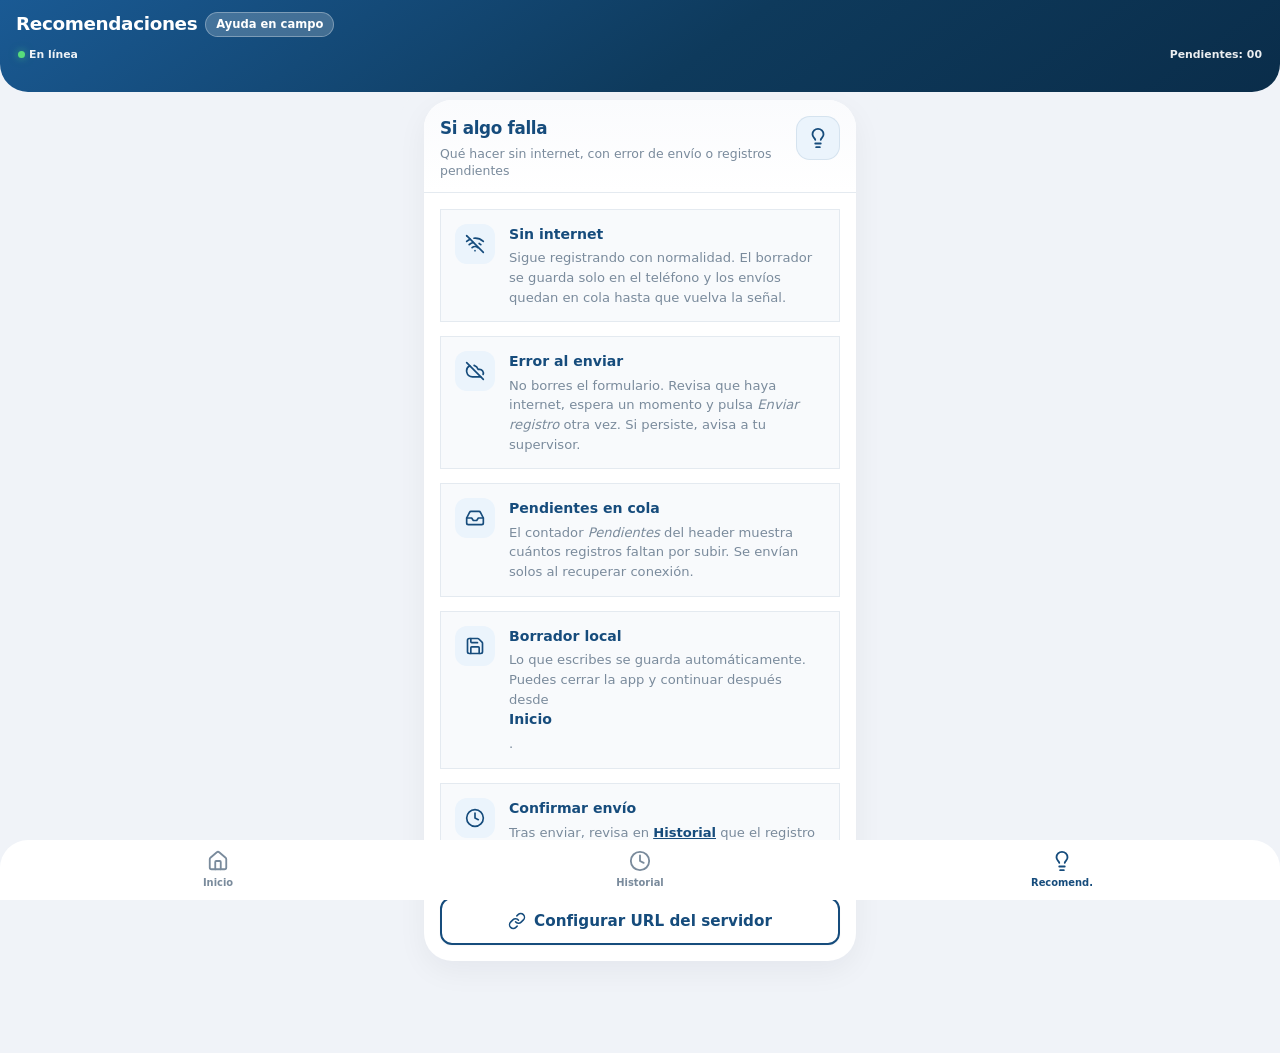
==== recomendaciones.html @ ab6da9db "first commit" ====
<!DOCTYPE html>
<html lang="es-CL">
<head>
  <meta charset="UTF-8" />
  <meta name="viewport" content="width=device-width, initial-scale=1, viewport-fit=cover" />
  <meta name="theme-color" content="#164c7c" />
  <title>AGROVISION : I+D — Recomendaciones</title>
  <link rel="icon" href="icono.png" type="image/png" sizes="any" />
  <link rel="shortcut icon" href="icono.png" type="image/png" />
  <link rel="apple-touch-icon" href="icono.png" />
  <link rel="manifest" href="manifest.json" />
  <link rel="stylesheet" href="librerias/sweetalert2.min.css" />
  <link rel="stylesheet" href="styles.css" />
</head>
<body data-page="recomendaciones">
  <header class="app-header">
    <div class="header-top">
      <div class="header-title">
        <h1>Recomendaciones</h1>
        <span class="registro-pill">Ayuda en campo</span>
      </div>
    </div>
    <div class="status-strip">
      <span class="status-strip-item">
        <span class="status-dot" id="recom-online-dot"></span>
        <span id="recom-estado-linea">En línea</span>
      </span>
      <span class="status-strip-item">
        Pendientes: <strong id="pendientes-count">00</strong>
      </span>
    </div>
  </header>

  <main class="app-main main-sheet">
    <section class="section-card">
      <div class="section-header">
        <div class="section-header-text">
          <h2>Si algo falla</h2>
          <p>Qué hacer sin internet, con error de envío o registros pendientes</p>
        </div>
        <div class="section-icon" aria-hidden="true"><i data-lucide="lightbulb"></i></div>
      </div>
      <div class="section-body">
        <ul class="recom-list">
          <li class="recom-item">
            <span class="recom-item-icon" aria-hidden="true"><i data-lucide="wifi-off"></i></span>
            <div class="recom-item-text">
              <strong>Sin internet</strong>
              <p>Sigue registrando con normalidad. El borrador se guarda solo en el teléfono y los envíos quedan en cola hasta que vuelva la señal.</p>
            </div>
          </li>
          <li class="recom-item">
            <span class="recom-item-icon" aria-hidden="true"><i data-lucide="cloud-off"></i></span>
            <div class="recom-item-text">
              <strong>Error al enviar</strong>
              <p>No borres el formulario. Revisa que haya internet, espera un momento y pulsa <em>Enviar registro</em> otra vez. Si persiste, avisa a tu supervisor.</p>
            </div>
          </li>
          <li class="recom-item">
            <span class="recom-item-icon" aria-hidden="true"><i data-lucide="inbox"></i></span>
            <div class="recom-item-text">
              <strong>Pendientes en cola</strong>
              <p>El contador <em>Pendientes</em> del header muestra cuántos registros faltan por subir. Se envían solos al recuperar conexión.</p>
            </div>
          </li>
          <li class="recom-item">
            <span class="recom-item-icon" aria-hidden="true"><i data-lucide="save"></i></span>
            <div class="recom-item-text">
              <strong>Borrador local</strong>
              <p>Lo que escribes se guarda automáticamente. Puedes cerrar la app y continuar después desde <strong>Inicio</strong>.</p>
            </div>
          </li>
          <li class="recom-item">
            <span class="recom-item-icon" aria-hidden="true"><i data-lucide="clock"></i></span>
            <div class="recom-item-text">
              <strong>Confirmar envío</strong>
              <p>Tras enviar, revisa en <a href="historial.html">Historial</a> que el registro aparezca en el servidor.</p>
            </div>
          </li>
        </ul>

        <button type="button" class="btn btn-outline btn-block" id="btn-config-url">
          <i data-lucide="link"></i>
          Configurar URL del servidor
        </button>
      </div>
    </section>
  </main>

  <footer class="app-footer app-footer--nav-only">
    <nav class="bottom-nav" aria-label="Navegación principal">
      <a href="index.html" class="nav-item"><i data-lucide="home"></i><span>Inicio</span></a>
      <a href="historial.html" class="nav-item"><i data-lucide="clock"></i><span>Historial</span></a>
      <a href="recomendaciones.html" class="nav-item active"><i data-lucide="lightbulb"></i><span>Recomend.</span></a>
    </nav>
  </footer>

  <script src="librerias/lucide.min.js"></script>
  <script src="librerias/sweetalert2.all.min.js"></script>
  <script src="script.js"></script>
  <script src="network.js"></script>
  <script>
    (function () {
      const C = window.MuestrasConfig;
      const N = window.MuestrasNetwork;

      function pad2(n) { return String(n).padStart(2, '0'); }

      function actualizarEstado() {
        const online = navigator.onLine;
        const dot = document.getElementById('recom-online-dot');
        const txt = document.getElementById('recom-estado-linea');
        if (dot) dot.classList.toggle('offline', !online);
        if (txt) txt.textContent = online ? 'En línea' : 'Sin conexión';
        const el = document.getElementById('pendientes-count');
        if (el) el.textContent = pad2(N.colaOffline.contar());
      }

      document.getElementById('btn-config-url').addEventListener('click', async function () {
        const { value } = await Swal.fire({
          title: 'URL del servidor',
          text: 'Pega la URL de despliegue de Apps Script (termina en /exec)',
          input: 'url',
          inputValue: C.getApiUrl(),
          showCancelButton: true,
          confirmButtonText: 'Guardar',
          cancelButtonText: 'Cancelar'
        });
        if (value) {
          C.setApiUrl(value);
          Swal.fire({ icon: 'success', title: 'Guardado', timer: 1400, showConfirmButton: false });
        }
      });

      window.addEventListener('online', actualizarEstado);
      window.addEventListener('offline', actualizarEstado);

      if (window.lucide) lucide.createIcons();
      actualizarEstado();
      if ('serviceWorker' in navigator) navigator.serviceWorker.register('service-worker.js').catch(function () {});
    })();
  </script>
</body>
</html>
---- styles.css ----
/* Muestras Web — Design system (mobile-first) */
:root {
  --primary: rgb(22, 76, 124);
  --primary-rgb: 22, 76, 124;
  --primary-dark: rgb(10, 48, 82);
  --primary-mid: rgb(30, 95, 150);
  --primary-light: rgb(235, 244, 252);
  --primary-glow: rgba(22, 76, 124, 0.18);
  --accent: rgb(0, 168, 150);
  --accent-soft: rgba(0, 168, 150, 0.12);
  --bg: #f0f3f8;
  --bg-pattern: none;
  --gradient-hero: linear-gradient(145deg, #1a5a94 0%, #0e3a5c 55%, #0a2d4a 100%);
  --card: #ffffff;
  --text: #0f1c2e;
  --text-secondary: #3d4f63;
  --text-muted: #7a8b9c;
  --border: #e4eaf0;
  --border-focus: rgba(22, 76, 124, 0.45);
  --danger: #dc3545;
  --danger-soft: #fef2f2;
  --success: #198754;
  --shadow-xs: 0 1px 2px rgba(15, 28, 46, 0.04);
  --shadow-sm: 0 2px 8px rgba(15, 28, 46, 0.06);
  --shadow-md: 0 8px 24px rgba(15, 28, 46, 0.08);
  --shadow-lg: 0 16px 40px rgba(22, 76, 124, 0.12);
  --shadow-header: 0 8px 32px rgba(10, 48, 82, 0.35);
  --radius: 16px;
  --radius-lg: 20px;
  --radius-sm: 12px;
  --radius-xs: 8px;
  --nav-h: 52px;
  --dock-h: 66px;
  --footer-h: calc(var(--dock-h) + var(--nav-h) + var(--safe-bottom));
  --radius-xl: 28px;
  --safe-top: env(safe-area-inset-top, 0px);
  --safe-bottom: env(safe-area-inset-bottom, 0px);
  --safe-left: env(safe-area-inset-left, 0px);
  --safe-right: env(safe-area-inset-right, 0px);
  --touch: 48px;
  --font: 'Segoe UI', system-ui, -apple-system, BlinkMacSystemFont, 'Roboto', sans-serif;
  --transition: 0.2s cubic-bezier(0.4, 0, 0.2, 1);
}

*,
*::before,
*::after {
  box-sizing: border-box;
}

html {
  -webkit-tap-highlight-color: transparent;
  scroll-behavior: smooth;
  font-size: 16px;
  overflow-x: hidden;
  width: 100%;
}

body {
  margin: 0;
  font-family: var(--font);
  background: var(--bg);
  color: var(--text);
  min-height: 100dvh;
  line-height: 1.45;
  -webkit-font-smoothing: antialiased;
  padding-bottom: var(--footer-h);
  overflow-x: hidden;
  width: 100%;
  max-width: 100vw;
}

body[data-page="historial"],
body[data-page="recomendaciones"] {
  padding-bottom: calc(var(--nav-h) + var(--safe-bottom) + 12px);
}

/* ─── Header premium ─── */
.app-header {
  position: sticky;
  top: 0;
  z-index: 100;
  width: 100%;
  padding: calc(12px + var(--safe-top)) max(16px, var(--safe-left)) max(20px, var(--safe-bottom)) max(16px, var(--safe-right));
  background: var(--gradient-hero);
  color: #fff;
  border-radius: 0 0 var(--radius-xl) var(--radius-xl);
  overflow: visible;
  box-shadow: none;
}

.header-top {
  position: relative;
  z-index: 30;
  display: flex;
  align-items: center;
  justify-content: space-between;
  gap: 8px;
  margin-bottom: 10px;
}

.header-title {
  display: flex;
  flex-direction: row;
  flex-wrap: wrap;
  align-items: center;
  gap: 8px;
  min-width: 0;
  flex: 1;
}

.header-title h1 {
  margin: 0;
  font-size: 1.15rem;
  font-weight: 800;
  letter-spacing: -0.02em;
  line-height: 1.1;
}

.registro-pill {
  display: inline-flex;
  align-items: center;
  background: rgba(255, 255, 255, 0.2);
  border: 1px solid rgba(255, 255, 255, 0.3);
  border-radius: 999px;
  padding: 3px 10px;
  font-size: 0.72rem;
  font-weight: 700;
}

.header-actions {
  display: flex;
  align-items: center;
  flex-shrink: 0;
  padding: 3px;
  gap: 3px;
  background: rgba(0, 0, 0, 0.12);
  border-radius: 12px;
  border: 1px solid rgba(255, 255, 255, 0.12);
}

.header-date-chip {
  display: flex;
  flex-direction: column;
  align-items: center;
  justify-content: center;
  min-width: 34px;
  padding: 3px 5px;
  background: rgba(255, 255, 255, 0.95);
  border-radius: 9px;
  color: var(--primary);
  line-height: 1;
  box-shadow: none;
}

.header-date-day {
  font-size: 0.82rem;
  font-weight: 800;
}

.header-date-meta {
  font-size: 0.42rem;
  font-weight: 700;
  text-transform: uppercase;
  letter-spacing: 0.02em;
  margin-top: 1px;
}

.header-icon-btn,
.wifi-icon {
  width: 32px;
  height: 32px;
  border-radius: 9px;
  flex-shrink: 0;
}

.header-icon-btn {
  border: none;
  background: rgba(255, 255, 255, 0.14);
  color: #fff;
  display: flex;
  align-items: center;
  justify-content: center;
  cursor: pointer;
  padding: 0;
}

.header-icon-btn svg,
.wifi-icon svg {
  width: 16px;
  height: 16px;
}

.wifi-icon {
  background: rgba(255, 255, 255, 0.1);
  display: flex;
  align-items: center;
  justify-content: center;
  border: none;
  cursor: default;
}

.status-strip {
  position: relative;
  z-index: 20;
  display: flex;
  justify-content: space-between;
  align-items: center;
  gap: 8px;
  padding: 0 2px 10px;
  font-size: 0.68rem;
  font-weight: 600;
  opacity: 0.92;
}

.status-strip-item {
  display: inline-flex;
  align-items: center;
  gap: 4px;
}

.status-strip-item strong {
  font-weight: 800;
}

.status-dot {
  width: 7px;
  height: 7px;
  border-radius: 50%;
  background: #5ee87a;
  box-shadow: 0 0 8px rgba(94, 232, 122, 0.6);
  flex-shrink: 0;
}

.status-dot.offline {
  background: #ffb74d;
  box-shadow: 0 0 8px rgba(255, 183, 77, 0.5);
}

/* Acordeón contexto (header) — abre / cierra */
.context-accordion {
  position: relative;
  z-index: 3;
  margin: 0;
  width: 100%;
  background: var(--card);
  border-radius: var(--radius-xl);
  border: 1px solid var(--border);
  box-shadow: 0 8px 24px rgba(10, 45, 74, 0.12);
  overflow: hidden;
}

.context-accordion-trigger {
  width: 100%;
  display: flex;
  align-items: center;
  justify-content: space-between;
  gap: 12px;
  padding: 16px 18px;
  border: none;
  background: transparent;
  cursor: pointer;
  text-align: left;
  font-family: inherit;
  -webkit-tap-highlight-color: transparent;
}

.context-accordion-trigger:active {
  background: rgba(var(--primary-rgb), 0.04);
}

.context-accordion-trigger-text {
  flex: 1;
  min-width: 0;
  display: flex;
  flex-direction: column;
  gap: 4px;
}

.context-accordion-title {
  font-size: 0.82rem;
  font-weight: 800;
  color: var(--text);
  letter-spacing: -0.02em;
}

.context-accordion:not(.is-open) .context-accordion-title {
  display: none;
}

.context-accordion-preview {
  font-size: 0.75rem;
  font-weight: 600;
  color: var(--text-muted);
  white-space: nowrap;
  overflow: hidden;
  text-overflow: ellipsis;
}

.context-accordion.is-open .context-accordion-preview {
  display: none;
}

.context-accordion:not(.is-open) .context-accordion-trigger {
  padding: 12px 18px;
}

.context-accordion-chevron {
  width: 32px;
  height: 32px;
  border-radius: 50%;
  border: 2px solid #d0d9e2;
  display: flex;
  align-items: center;
  justify-content: center;
  flex-shrink: 0;
  color: var(--text-muted);
  transition: transform 0.3s ease, background var(--transition), border-color var(--transition);
}

.context-accordion-chevron svg {
  width: 16px;
  height: 16px;
}

.context-accordion.is-open .context-accordion-chevron {
  background: var(--primary);
  border-color: var(--primary);
  color: #fff;
  transform: rotate(180deg);
}

.context-accordion-panel {
  display: grid;
  grid-template-rows: 0fr;
  transition: grid-template-rows 0.35s cubic-bezier(0.4, 0, 0.2, 1);
}

.context-accordion.is-open .context-accordion-panel {
  grid-template-rows: 1fr;
}

.context-accordion-inner {
  overflow: hidden;
  padding: 0 18px 18px;
  min-height: 0;
}

.context-accordion:not(.is-open) .context-accordion-inner {
  padding-bottom: 0;
}

.header-context-label {
  font-size: 0.65rem;
  font-weight: 700;
  color: var(--text-muted);
  text-transform: uppercase;
  letter-spacing: 0.06em;
  line-height: 1.35;
  margin: 0;
}

.context-accordion:not(.is-open) .context-accordion-trigger-text {
  gap: 3px;
}

.context-accordion:not(.is-open) .header-context-label {
  margin-top: 0;
}

.context-accordion.is-open .header-context-label {
  margin-bottom: 2px;
}

.context-stats {
  display: grid;
  grid-template-columns: repeat(3, 1fr);
  gap: 8px;
}

.context-stat {
  display: flex;
  flex-direction: column;
  align-items: center;
  justify-content: center;
  gap: 4px;
  min-height: 68px;
  padding: 10px 8px;
  background: #f4f7fb;
  border: 1px solid var(--border);
  border-radius: 18px;
  text-align: center;
}

.context-stat.has-value {
  background: var(--primary-light);
  border-color: rgba(var(--primary-rgb), 0.15);
}

.context-stat-label {
  font-size: 0.62rem;
  font-weight: 700;
  color: var(--text-muted);
  text-transform: uppercase;
  letter-spacing: 0.04em;
  line-height: 1.2;
}

.context-stat-value {
  font-size: 0.95rem;
  font-weight: 800;
  color: var(--text);
  letter-spacing: -0.02em;
  line-height: 1.1;
}

.context-stat.has-value .context-stat-value {
  color: var(--primary);
}

/* Compatibilidad páginas secundarias (pills legacy) */
.context-pills {
  display: flex;
  gap: 10px;
  overflow-x: auto;
  padding-bottom: 4px;
  -webkit-overflow-scrolling: touch;
  scrollbar-width: none;
}

.context-pills::-webkit-scrollbar {
  display: none;
}

.context-pill {
  flex-shrink: 0;
  background: #f0f4f8;
  color: var(--text-secondary);
  padding: 10px 16px;
  border-radius: 999px;
  font-size: 0.78rem;
  font-weight: 700;
  border: 1px solid var(--border);
}

.context-pill.is-active {
  background: linear-gradient(135deg, var(--primary) 0%, var(--primary-mid) 100%);
  color: #fff;
  border: none;
  box-shadow: 0 6px 16px rgba(var(--primary-rgb), 0.3);
}

/* Compatibilidad páginas secundarias */
.header-context-card {
  position: relative;
  z-index: 2;
  margin: 0 0 -28px;
  background: var(--card);
  border-radius: 24px;
  padding: 16px 18px;
  box-shadow: 0 12px 40px rgba(15, 28, 46, 0.12);
  border: 1px solid var(--border);
}

/* ─── Main layout (bottom sheet estilo ejemplo 3) ─── */
.main-sheet {
  position: relative;
  z-index: 2;
  margin-top: calc(-1 * var(--radius-xl));
  padding-top: calc(12px + var(--radius-xl));
  width: 100%;
  background: var(--bg);
  border-radius: var(--radius-xl) var(--radius-xl) 0 0;
}

.app-main {
  display: flex;
  flex-direction: column;
  gap: 14px;
  padding: 12px 11px 17px;
  width: 100%;
  max-width: 100%;
  margin: 0;
}

@media (min-width: 600px) {
  .app-main {
    padding: 8px 24px 28px;
    max-width: 480px;
    margin: 0 auto;
  }
}

/* ─── Section cards ─── */
.section-card {
  background: var(--card);
  border-radius: var(--radius-xl);
  box-shadow: 0 10px 30px rgba(15, 28, 46, 0.05);
  margin-bottom: 0;
  overflow: hidden;
  border: none;
}

.section-card--flat {
  box-shadow: none;
  background: transparent;
}

.section-header--minimal {
  border-bottom: none;
  background: transparent;
  padding-bottom: 0;
}

.section-body--flush {
  padding-top: 0;
}

.btn-icon-soft {
  width: 44px;
  height: 44px;
  border: none;
  border-radius: 16px;
  background: linear-gradient(135deg, var(--primary) 0%, var(--primary-mid) 100%);
  color: #fff;
  display: flex;
  align-items: center;
  justify-content: center;
  cursor: pointer;
  box-shadow: 0 6px 20px rgba(var(--primary-rgb), 0.35);
}

.btn-icon-soft svg {
  width: 22px;
  height: 22px;
}

.hint-add-variedad {
  text-align: center;
  font-size: 0.75rem;
  color: var(--text-muted);
  margin: 8px 0 0;
}

.section-header {
  padding: 16px 16px 12px;
  display: flex;
  align-items: flex-start;
  justify-content: space-between;
  gap: 12px;
  border-bottom: 1px solid var(--border);
  background: linear-gradient(180deg, #fafbfd 0%, var(--card) 100%);
}

.section-header-text {
  flex: 1;
  min-width: 0;
}

.section-header h2 {
  margin: 0;
  font-size: 1.05rem;
  color: var(--primary);
  font-weight: 800;
  letter-spacing: -0.02em;
}

.section-header p,
.section-subline {
  margin: 4px 0 0;
  font-size: 0.78rem;
  color: var(--text-muted);
  line-height: 1.4;
}

.section-subline {
  white-space: nowrap;
  overflow: hidden;
  text-overflow: ellipsis;
}

.section-icon {
  width: 44px;
  height: 44px;
  border-radius: 14px;
  background: var(--primary-light);
  color: var(--primary);
  display: flex;
  align-items: center;
  justify-content: center;
  flex-shrink: 0;
  border: 1px solid rgba(var(--primary-rgb), 0.1);
}

.section-icon svg {
  width: 22px;
  height: 22px;
}

.section-icon-btn {
  width: 44px;
  height: 44px;
  border-radius: 14px;
  background: var(--primary-light);
  color: var(--primary);
  display: flex;
  align-items: center;
  justify-content: center;
  flex-shrink: 0;
  border: 1px solid rgba(var(--primary-rgb), 0.1);
  cursor: pointer;
  padding: 0;
  font-family: inherit;
  transition: background var(--transition), transform 0.15s ease;
}

.section-icon-btn:active:not(:disabled) {
  transform: scale(0.96);
}

.section-icon-btn:disabled {
  opacity: 0.5;
  pointer-events: none;
}

.section-icon-btn svg {
  width: 20px;
  height: 20px;
}

.section-body {
  padding: 16px;
}

.section-card--sticky-actions {
  display: none;
}

/* ─── Form fields ─── */
.field-grid {
  display: grid;
  grid-template-columns: 1fr 1fr;
  gap: 14px;
}

.field-grid.cols-3 {
  grid-template-columns: 1fr;
}

@media (min-width: 400px) {
  .field-grid.cols-3 {
    grid-template-columns: repeat(3, 1fr);
  }
}

.field {
  display: flex;
  flex-direction: column;
  gap: 6px;
}

.field.full {
  grid-column: 1 / -1;
}

.field label {
  font-size: 0.68rem;
  font-weight: 700;
  color: var(--text-secondary);
  text-transform: uppercase;
  letter-spacing: 0.05em;
}

.field input,
.field select,
.field textarea {
  border: 1.5px solid var(--border);
  border-radius: var(--radius-sm);
  padding: 0 14px;
  min-height: var(--touch);
  font-size: 16px;
  font-family: inherit;
  color: var(--text);
  background: #f8fafc;
  width: 100%;
  max-width: 100%;
  transition: border-color var(--transition), box-shadow var(--transition), background var(--transition);
  -webkit-appearance: none;
  appearance: none;
}

.field input::placeholder {
  color: #a8b4c0;
}

.field input:focus,
.field select:focus,
.field textarea:focus {
  outline: none;
  border-color: var(--primary);
  background: #fff;
  box-shadow: 0 0 0 4px var(--primary-glow);
}

.field input.error {
  border-color: var(--danger);
  background: var(--danger-soft);
  box-shadow: 0 0 0 3px rgba(220, 53, 69, 0.12);
}

.field input[readonly],
.field input.pp-baya-calc {
  background: var(--primary-light);
  color: var(--primary);
  font-weight: 700;
  border-style: dashed;
  border-color: rgba(var(--primary-rgb), 0.25);
  text-align: center;
}

.field--highlight input {
  background: #fff;
  border-color: rgba(var(--primary-rgb), 0.35);
  font-weight: 700;
  font-size: 1.1rem;
}

/* Métricas muestra: 2 cols móvil optimizado */
.metrics-grid {
  display: grid;
  grid-template-columns: 1fr 1fr;
  gap: 12px;
}

.metrics-grid .field.full {
  grid-column: 1 / -1;
}

/* ─── Lista variedades (1 en 1, acordeón) ─── */
.variedades-list {
  display: flex;
  flex-direction: column;
  gap: 10px;
}

.pasos-nube {
  position: relative;
  margin: -6px 0 0;
  padding: 14px 16px 12px;
  background: linear-gradient(160deg, #f0f7ff 0%, #fff 55%);
  border: 1px dashed rgba(var(--primary-rgb), 0.32);
  border-radius: 18px;
  box-shadow: 0 8px 22px rgba(var(--primary-rgb), 0.1);
  transition: opacity 0.24s ease, transform 0.24s ease;
  overflow: hidden;
}

.pasos-nube-titulo {
  margin: 0 0 8px;
  font-size: 0.78rem;
  font-weight: 800;
  color: var(--primary);
  letter-spacing: -0.01em;
}

.pasos-nube-lista {
  margin: 0;
  padding-left: 1.15rem;
  font-size: 0.76rem;
  font-weight: 500;
  color: var(--text-muted);
  line-height: 1.55;
}

.pasos-nube-lista li {
  margin-bottom: 4px;
}

.pasos-nube-lista li:last-child {
  margin-bottom: 0;
}

.pasos-nube-lista strong {
  color: var(--primary-dark);
  font-weight: 700;
}

.pasos-nube.is-hidden {
  display: none;
}

.variedad-wrap {
  background: #fff;
  border-radius: 18px;
  box-shadow: 0 4px 16px rgba(15, 28, 46, 0.07);
  overflow: hidden;
  border: 1px solid var(--border);
}

.variedad-wrap-head {
  display: flex;
  align-items: center;
  gap: 8px;
  padding: 0 12px 0 0;
  background: #fff;
  border-radius: 18px 18px 0 0;
}

.variedad-wrap:not(.is-open) .variedad-wrap-head {
  border-radius: 18px;
}

.variedad-wrap-trigger {
  flex: 1;
  min-width: 0;
  display: flex;
  align-items: center;
  gap: 12px;
  padding: 14px 0 14px 0;
  border: none;
  background: transparent;
  cursor: pointer;
  text-align: left;
  font-family: inherit;
  -webkit-tap-highlight-color: transparent;
}

.variedad-wrap-head:active .variedad-wrap-trigger {
  opacity: 0.92;
}

.variedad-wrap-accent {
  width: 4px;
  align-self: stretch;
  min-height: 44px;
  border-radius: 0 4px 4px 0;
  background: linear-gradient(180deg, var(--primary-mid), var(--primary));
  flex-shrink: 0;
}

.variedad-wrap-text {
  flex: 1;
  min-width: 0;
}

.variedad-wrap-title {
  display: block;
  font-size: 0.92rem;
  font-weight: 800;
  color: var(--text);
  letter-spacing: -0.01em;
}

.variedad-wrap-sub {
  display: block;
  font-size: 0.72rem;
  color: var(--text-muted);
  margin-top: 3px;
  white-space: nowrap;
  overflow: hidden;
  text-overflow: ellipsis;
}

.variedad-wrap-title.is-placeholder,
.variedad-wrap-sub.is-placeholder {
  font-weight: 700;
  letter-spacing: 0.03em;
  text-transform: uppercase;
  color: #b0bcc8;
}

.variedad-wrap-status {
  width: 32px;
  height: 32px;
  border-radius: 50%;
  border: 2px solid #d0d9e2;
  display: flex;
  align-items: center;
  justify-content: center;
  flex-shrink: 0;
  color: var(--text-muted);
  transition: transform 0.3s ease, background var(--transition), border-color var(--transition);
}

.variedad-wrap-delete {
  width: 32px;
  height: 32px;
  flex-shrink: 0;
  border-radius: 50%;
  border: 2px solid rgba(220, 53, 69, 0.22);
  background: var(--danger-soft);
  color: var(--danger);
  display: inline-flex;
  align-items: center;
  justify-content: center;
  cursor: pointer;
  padding: 0;
  transition: transform 0.15s ease, background var(--transition), box-shadow var(--transition);
  box-shadow: 0 2px 8px rgba(220, 53, 69, 0.12);
}

.variedad-wrap-delete svg {
  width: 16px;
  height: 16px;
}

.variedad-wrap-delete:active {
  transform: scale(0.94);
  background: #fde8e8;
}

.variedad-wrap-status svg {
  width: 16px;
  height: 16px;
}

.variedad-wrap.is-open .variedad-wrap-status {
  background: var(--primary);
  border-color: var(--primary);
  color: #fff;
  transform: rotate(180deg);
}

.variedad-wrap-panel {
  display: grid;
  grid-template-rows: 0fr;
  transition: grid-template-rows 0.35s cubic-bezier(0.4, 0, 0.2, 1);
}

.variedad-wrap.is-open .variedad-wrap-panel {
  grid-template-rows: 1fr;
}

.variedad-wrap-panel-inner {
  overflow: hidden;
  min-height: 0;
}

.variedad-tabla-card {
  margin: 0 12px 10px;
  padding: 12px;
  border: 1px solid var(--border);
  border-radius: 16px;
  background: #fff;
}

.variedad-tabla-card .variedad-meta-grid {
  padding: 0 0 12px;
  margin-bottom: 12px;
  background: transparent;
  border-bottom: 1px solid var(--border);
}

.field-select .select-wrap {
  position: relative;
}

.field-select .select-wrap select {
  width: 100%;
  padding: 8px 36px 8px 10px;
  cursor: pointer;
  font-size: 0.76rem;
  min-height: 40px;
}

.field-select .select-wrap select.is-empty {
  font-size: 0.58rem;
  font-weight: 600;
  letter-spacing: 0.03em;
  text-transform: uppercase;
  color: #b0bcc8;
}

.field-select .select-wrap select option {
  color: var(--text);
  font-size: 0.76rem;
  font-weight: 400;
  text-transform: none;
}

.field-select .select-wrap svg {
  position: absolute;
  right: 12px;
  top: 50%;
  transform: translateY(-50%);
  width: 16px;
  height: 16px;
  color: var(--text-muted);
  pointer-events: none;
}

.variedad-tabla-card,
.variedad-wrap-panel-inner,
.variedad-meta-grid {
  overflow: visible;
}

.filas-muestra-list {
  display: flex;
  flex-direction: column;
  gap: 14px;
}

.fila-muestra {
  position: relative;
  display: grid;
  grid-template-columns: 1fr 38px;
  gap: 8px;
  align-items: stretch;
  padding: 12px 10px 10px;
  border: 1px solid var(--border);
  border-radius: 14px;
  background: #fff;
}

.fila-num-badge {
  position: absolute;
  top: 0;
  left: 0;
  transform: translate(-35%, -35%);
  width: 28px;
  height: 28px;
  border-radius: 50%;
  background: linear-gradient(135deg, var(--primary) 0%, var(--primary-mid) 100%);
  border: 2px solid #fff;
  color: #fff;
  font-size: 0.88rem;
  font-weight: 800;
  line-height: 1;
  display: flex;
  align-items: center;
  justify-content: center;
  z-index: 2;
  box-shadow: 0 4px 12px rgba(var(--primary-rgb), 0.35);
  pointer-events: none;
  user-select: none;
}

.fila-muestra-campos {
  min-width: 0;
  display: flex;
  flex-direction: column;
  gap: 8px;
}

.fila-muestra-linea {
  display: grid;
  grid-template-columns: 1fr 1fr 1fr 38px;
  gap: 6px;
  align-items: stretch;
}

.fila-muestra-linea:last-of-type {
  grid-template-columns: 1fr 1fr 38px;
}

.fila-inp {
  width: 100%;
  min-height: 38px;
  padding: 0 8px;
  border: 1px solid var(--border);
  border-radius: 10px;
  background: #fff;
  font-family: inherit;
  font-size: 0.82rem;
  font-weight: 600;
  color: var(--text);
  text-align: center;
}

.fila-inp::placeholder {
  font-size: 0.58rem;
  font-weight: 600;
  letter-spacing: 0.03em;
  text-transform: uppercase;
  color: #b0bcc8;
  opacity: 1;
}

.fila-inp:focus {
  outline: none;
  border-color: var(--primary);
  box-shadow: 0 0 0 3px var(--primary-glow);
}

.fila-inp.pp-baya-calc {
  background: var(--primary-light);
  color: var(--primary);
  border-style: dashed;
  border-color: rgba(var(--primary-rgb), 0.25);
}

.fila-inp--obs {
  text-align: left;
  padding: 0 12px;
}

.fila-btn-icon {
  position: relative;
  width: 38px;
  min-width: 38px;
  height: 38px;
  padding: 0;
  border: none;
  border-radius: 10px;
  background: linear-gradient(135deg, var(--primary) 0%, var(--primary-mid) 100%);
  color: #fff;
  display: inline-flex;
  align-items: center;
  justify-content: center;
  cursor: pointer;
  flex-shrink: 0;
  box-shadow: 0 4px 12px rgba(var(--primary-rgb), 0.25);
}

.fila-btn-icon svg {
  width: 18px;
  height: 18px;
}

.fila-btn-icon:active {
  transform: scale(0.96);
}

.fila-btn-icon.defectos-toggle {
  background: linear-gradient(145deg, #fff8dc 0%, #ffe566 100%);
  color: #a16207;
  border: 1.5px solid rgba(161, 98, 7, 0.28);
  box-shadow: 0 4px 12px rgba(234, 179, 8, 0.28);
}

.fila-btn-icon.defectos-toggle svg {
  width: 19px;
  height: 19px;
  stroke-width: 2.35px;
}

.fila-btn-icon.defectos-toggle:active {
  background: linear-gradient(145deg, #ffe566 0%, #facc15 100%);
}

.fila-btn-badge {
  position: absolute;
  top: -6px;
  right: -6px;
  min-width: 18px;
  height: 18px;
  padding: 0 5px;
  border-radius: 999px;
  background: linear-gradient(145deg, #f05252 0%, #dc3545 100%);
  color: #fff;
  font-size: 0.58rem;
  font-weight: 800;
  font-variant-numeric: tabular-nums;
  letter-spacing: -0.02em;
  line-height: 1;
  display: inline-flex;
  align-items: center;
  justify-content: center;
  border: 2px solid #fff;
  box-shadow: 0 2px 8px rgba(220, 53, 69, 0.38);
  pointer-events: none;
}

.fila-btn-badge--dot {
  min-width: 11px;
  width: 11px;
  height: 11px;
  padding: 0;
  top: -3px;
  right: -3px;
}

.fila-btn-pill {
  border: none;
  border-radius: 10px;
  background: linear-gradient(135deg, var(--primary) 0%, var(--primary-mid) 100%);
  color: #fff;
  font-family: inherit;
  font-size: 0.62rem;
  font-weight: 800;
  text-transform: uppercase;
  letter-spacing: 0.03em;
  padding: 0 10px;
  min-height: 38px;
  cursor: pointer;
  white-space: nowrap;
  box-shadow: 0 4px 12px rgba(var(--primary-rgb), 0.25);
}

.fila-btn-pill--wide {
  width: 100%;
}

.fila-btn-pill:active {
  transform: scale(0.98);
}

.fila-muestra-acc {
  display: flex;
  flex-direction: column;
  align-items: center;
  gap: 6px;
  padding-top: 2px;
}

.fila-acc-label {
  font-size: 0.58rem;
  font-weight: 700;
  color: var(--text-muted);
  text-transform: uppercase;
}

.btn-fila-acc {
  width: 30px;
  height: 30px;
  border-radius: 50%;
  border: 1px solid var(--border);
  background: #fff;
  color: var(--primary);
  display: inline-flex;
  align-items: center;
  justify-content: center;
  cursor: pointer;
  padding: 0;
}

.btn-fila-acc svg {
  width: 14px;
  height: 14px;
}

.btn-fila-add {
  border: none;
  background: linear-gradient(135deg, var(--primary) 0%, var(--primary-mid) 100%);
  color: #fff;
  box-shadow: 0 3px 10px rgba(var(--primary-rgb), 0.32);
}

.btn-fila-add:active {
  transform: scale(0.94);
  box-shadow: 0 2px 6px rgba(var(--primary-rgb), 0.28);
}

.btn-fila-del {
  color: var(--danger);
  border-color: rgba(220, 53, 69, 0.2);
  background: var(--danger-soft);
}

.fila-muestra .defectos-block,
.fila-muestra .obs-block {
  width: 100%;
}

.fila-muestra .defectos-panel,
.fila-muestra .obs-panel {
  display: none;
  padding-top: 8px;
}

.fila-muestra .defectos-block.is-open .defectos-panel,
.fila-muestra .obs-block.is-open .obs-panel {
  display: block;
}

.fila-muestra .defectos-block {
  margin: 0;
  border: none;
  background: transparent;
}

.fila-muestra .obs-block {
  margin: 0;
}

@media (max-width: 380px) {
  .fila-muestra-linea:first-of-type {
    grid-template-columns: 1fr 1fr 38px;
  }

  .fila-muestra-linea:first-of-type .fila-inp:nth-child(3) {
    grid-column: 1 / 3;
  }

  .fila-muestra-linea:first-of-type .fila-btn-icon {
    grid-column: 3;
    grid-row: 1 / 3;
    align-self: center;
  }

  .fila-muestra-linea:last-of-type {
    grid-template-columns: 1fr 1fr 38px;
  }

  .fila-muestra-linea:last-of-type .fila-inp:nth-child(2) {
    grid-column: auto;
  }
}

.btn-quitar-variedad-link {
  display: flex;
  align-items: center;
  justify-content: center;
  gap: 6px;
  width: calc(100% - 24px);
  margin: 0 12px 12px;
  padding: 10px;
  border: none;
  background: var(--danger-soft);
  color: var(--danger);
  border-radius: 12px;
  font-family: inherit;
  font-size: 0.78rem;
  font-weight: 600;
  cursor: pointer;
}

.btn-quitar-variedad-link svg {
  width: 16px;
  height: 16px;
}

.btn-icon {
  background: var(--danger-soft);
  border: none;
  width: 36px;
  height: 36px;
  border-radius: 10px;
  padding: 0;
  cursor: pointer;
  color: var(--danger);
  display: inline-flex;
  align-items: center;
  justify-content: center;
  transition: background var(--transition), transform 0.1s;
}

.btn-icon:active {
  transform: scale(0.92);
}

.btn-icon.danger {
  background: var(--danger-soft);
  color: var(--danger);
}

.btn-icon svg {
  width: 18px;
  height: 18px;
}

.variedad-meta-grid {
  display: grid;
  grid-template-columns: 1fr 1fr;
  gap: 12px;
  padding: 14px;
  background: #f8fafc;
}

/* Defectos en fila compacta */
.fila-muestra .defectos-grid {
  grid-template-columns: repeat(2, 1fr);
  gap: 8px;
}

.fila-muestra .defecto-field label {
  font-size: 0.55rem;
}

.fila-muestra .defecto-field input {
  min-height: 36px;
  font-size: 0.85rem;
}

/* Legacy muestra-row (por si queda referencia) */
.muestra-row {
  background: #fff;
  border: 1px solid var(--border);
  border-radius: 20px;
  padding: 16px;
  margin-bottom: 12px;
  box-shadow: 0 4px 16px rgba(15, 28, 46, 0.06);
}

.muestra-row:last-child {
  margin-bottom: 0;
}

.muestra-row-header {
  display: flex;
  justify-content: space-between;
  align-items: center;
  margin-bottom: 14px;
  padding-bottom: 10px;
  border-bottom: 1px dashed var(--border);
}

.muestra-row-badge {
  display: inline-flex;
  align-items: center;
  gap: 6px;
  font-size: 0.78rem;
  font-weight: 800;
  color: var(--primary);
  text-transform: uppercase;
  letter-spacing: 0.04em;
}

.muestra-row .btn-icon {
  background: var(--danger-soft);
  color: var(--danger);
  width: 40px;
  height: 40px;
  border-radius: 12px;
}

/* Defectos colapsable */
.defectos-block {
  margin-top: 14px;
  border-radius: var(--radius-sm);
  overflow: hidden;
  border: 1px solid var(--border);
  background: #fff;
}

.defectos-toggle {
  width: 100%;
  display: flex;
  align-items: center;
  justify-content: space-between;
  gap: 8px;
  padding: 12px 14px;
  background: var(--primary-light);
  border: none;
  font-family: inherit;
  font-size: 0.78rem;
  font-weight: 700;
  color: var(--primary);
  cursor: pointer;
  text-transform: uppercase;
  letter-spacing: 0.04em;
}

.defectos-toggle svg {
  width: 18px;
  height: 18px;
  transition: transform var(--transition);
}

.defectos-block.is-open .defectos-toggle svg {
  transform: rotate(180deg);
}

.defectos-panel {
  display: none;
  padding: 12px;
  border-top: 1px solid var(--border);
}

.defectos-block.is-open .defectos-panel {
  display: block;
}

.defectos-grid {
  display: grid;
  grid-template-columns: repeat(2, 1fr);
  gap: 10px;
}

@media (min-width: 420px) {
  .defectos-grid {
    grid-template-columns: repeat(4, 1fr);
  }
}

.defecto-field label {
  font-size: 0.58rem;
  line-height: 1.25;
  min-height: 2.4em;
  display: flex;
  align-items: flex-end;
}

.defecto-field input {
  min-height: 42px;
  padding: 0 10px;
  font-size: 0.95rem;
  text-align: center;
}

/* ─── Buttons ─── */
.btn {
  display: inline-flex;
  align-items: center;
  justify-content: center;
  gap: 8px;
  border-radius: var(--radius-sm);
  padding: 0 20px;
  min-height: var(--touch);
  font-size: 0.95rem;
  font-weight: 700;
  font-family: inherit;
  cursor: pointer;
  border: none;
  width: 100%;
  transition: transform 0.1s, box-shadow var(--transition), opacity var(--transition);
}

.btn:active {
  transform: scale(0.98);
}

.btn svg {
  width: 18px;
  height: 18px;
  flex-shrink: 0;
}

.btn-outline {
  background: #fff;
  border: 2px solid var(--primary);
  color: var(--primary);
  box-shadow: var(--shadow-xs);
}

.btn-primary {
  background: linear-gradient(135deg, var(--primary) 0%, var(--primary-dark) 100%);
  color: #fff;
  box-shadow: 0 4px 14px rgba(var(--primary-rgb), 0.35);
}

.btn-ghost {
  background: #fff;
  color: var(--primary);
  border: 1.5px dashed rgba(var(--primary-rgb), 0.4);
}

.btn-sm {
  min-height: 42px;
  padding: 0 16px;
  font-size: 0.85rem;
  width: auto;
}

.btn-text-link {
  display: flex;
  align-items: center;
  justify-content: center;
  gap: 6px;
  width: 100%;
  margin-top: 12px;
  padding: 12px;
  border: none;
  background: var(--primary-light);
  color: var(--primary);
  font-family: inherit;
  font-size: 0.85rem;
  font-weight: 700;
  border-radius: 14px;
  cursor: pointer;
}

.btn-text-link svg {
  width: 16px;
  height: 16px;
}

.btn-text-link:active {
  opacity: 0.85;
}

.actions-row {
  display: flex;
  gap: 10px;
  padding: 4px 0;
}

.actions-row .btn {
  flex: 1;
}

.actions-row .btn-ghost {
  flex: 0 0 auto;
  min-width: 110px;
}

/* ─── FAB menú lateral derecho ─── */
.fab-menu {
  position: fixed;
  right: max(14px, var(--safe-right));
  bottom: calc(var(--footer-h) + 10px);
  z-index: 95;
  display: flex;
  flex-direction: column;
  align-items: flex-end;
  gap: 8px;
  pointer-events: none;
}

.fab-menu > * {
  pointer-events: auto;
}

.fab-menu-actions {
  display: flex;
  flex-direction: column;
  align-items: flex-end;
  gap: 8px;
  max-height: 0;
  opacity: 0;
  overflow: hidden;
  transform: translateY(8px);
  transition:
    max-height 0.35s cubic-bezier(0.4, 0, 0.2,  1),
    opacity 0.25s ease,
    transform 0.3s ease;
}

.fab-menu.is-open .fab-menu-actions {
  max-height: 200px;
  opacity: 1;
  transform: translateY(0);
}

.fab-mini,
.fab,
.fab-options {
  border: none;
  cursor: pointer;
  display: flex;
  align-items: center;
  justify-content: center;
  box-shadow: 0 6px 20px rgba(15, 28, 46, 0.18);
  transition: transform 0.15s ease;
}

.fab-mini:active,
.fab:active,
.fab-options:active {
  transform: scale(0.94);
}

.fab-mini {
  width: 44px;
  height: 44px;
  border-radius: 14px;
  background: linear-gradient(135deg, var(--primary) 0%, var(--primary-mid) 100%);
  color: #fff;
}

.fab-mini svg {
  width: 20px;
  height: 20px;
}

.fab-mini--danger {
  background: linear-gradient(135deg, #e53935 0%, #c62828 100%);
}

.fab {
  width: 48px;
  height: 48px;
  border-radius: 16px;
  background: linear-gradient(145deg, #ffb300 0%, #ff8f00 100%);
  color: #fff;
}

.fab-icon-svg {
  width: 24px;
  height: 24px;
  stroke: currentColor;
  stroke-width: 2.5;
  fill: none;
  stroke-linecap: round;
}

.fab-options {
  width: 52px;
  height: 52px;
  border-radius: 16px;
  background: linear-gradient(145deg, var(--primary-dark) 0%, #061e33 100%);
  color: #fff;
}

.fab-options svg {
  width: 22px;
  height: 22px;
}

/* Anillo fecha */
.fecha-cosecha-hidden {
  position: absolute;
  width: 1px;
  height: 1px;
  padding: 0;
  margin: -1px;
  overflow: hidden;
  clip: rect(0, 0, 0, 0);
  white-space: nowrap;
  border: 0;
}

.fecha-ring-wrap {
  position: relative;
  flex-shrink: 0;
}

.fecha-ring-wrap:hover .fecha-ring-widget,
.fecha-ring-wrap:focus-within .fecha-ring-widget {
  transform: scale(1.08);
  box-shadow: 0 8px 24px rgba(var(--primary-rgb), 0.28);
}

.fecha-ring-wrap:hover .fecha-ring-tooltip,
.fecha-ring-wrap:focus-within .fecha-ring-tooltip {
  opacity: 1;
  visibility: visible;
  transform: translateY(0);
}

.fecha-ring-tooltip {
  position: absolute;
  top: calc(100% + 10px);
  right: 0;
  min-width: 180px;
  max-width: 240px;
  padding: 10px 14px;
  background: linear-gradient(135deg, var(--primary-dark) 0%, var(--primary) 100%);
  color: #fff;
  font-size: 0.72rem;
  font-weight: 600;
  line-height: 1.35;
  text-align: center;
  border-radius: 12px;
  box-shadow: 0 10px 28px rgba(10, 48, 82, 0.35);
  opacity: 0;
  visibility: hidden;
  transform: translateY(-6px);
  transition:
    opacity 0.25s ease,
    transform 0.25s cubic-bezier(0.4, 0, 0.2, 1),
    visibility 0.25s;
  pointer-events: none;
  z-index: 20;
}

.fecha-ring-tooltip::before {
  content: '';
  position: absolute;
  bottom: 100%;
  right: 18px;
  border: 7px solid transparent;
  border-bottom-color: var(--primary-dark);
}

.fecha-ring-widget--section {
  cursor: pointer;
  width: 52px;
  height: 52px;
  transition: transform 0.25s cubic-bezier(0.4, 0, 0.2, 1), box-shadow 0.25s ease;
}

.fecha-ring-widget--section .fecha-ring-day {
  font-size: 0.95rem;
}

.fecha-ring-widget--section .fecha-ring-month {
  font-size: 0.38rem;
}

.fecha-ring-widget--fab {
  cursor: pointer;
}

.fecha-ring-widget {
  width: 56px;
  height: 56px;
  flex-shrink: 0;
  border-radius: 50%;
  padding: 3px;
  background: conic-gradient(
    var(--primary) var(--ring-pct, 30%),
    #e2e8f0 var(--ring-pct, 30%)
  );
  box-shadow: 0 4px 14px rgba(15, 28, 46, 0.1);
}

.fecha-ring-content {
  width: 100%;
  height: 100%;
  border-radius: 50%;
  background: #fff;
  display: flex;
  flex-direction: column;
  align-items: center;
  justify-content: center;
  line-height: 1.05;
}

.fecha-ring-day {
  font-size: 1.05rem;
  font-weight: 800;
  color: var(--text);
}

.fecha-ring-month {
  font-size: 0.42rem;
  font-weight: 700;
  text-transform: uppercase;
  color: var(--text-muted);
  letter-spacing: 0.02em;
}

/* FABs legacy ocultos */
.fab-stack {
  display: none !important;
}

.fab {
  width: 50px;
  height: 50px;
  border-radius: 16px;
  border: none;
  box-shadow: var(--shadow-md);
  display: flex;
  align-items: center;
  justify-content: center;
  cursor: pointer;
  transition: transform 0.15s, box-shadow var(--transition);
}

.fab:active {
  transform: scale(0.94);
}

.fab svg {
  width: 22px;
  height: 22px;
}

.fab-teal {
  background: linear-gradient(145deg, #00b09b, #008f7a);
  color: #fff;
}

.fab-white {
  background: #fff;
  color: var(--primary);
  flex-direction: column;
  width: 54px;
  height: 54px;
  border-radius: 14px;
  border: 1px solid var(--border);
  padding: 6px 4px;
  text-align: center;
  box-shadow: var(--shadow-md);
}

.fab-date-line {
  display: flex;
  flex-direction: column;
  align-items: center;
  justify-content: center;
  line-height: 1.05;
  font-weight: 800;
  letter-spacing: 0.02em;
}

.fab-date-line .fab-d {
  font-size: 1.15rem;
  color: var(--primary);
}

.fab-date-line .fab-m {
  font-size: 0.48rem;
  text-transform: uppercase;
  color: var(--text-secondary);
  margin-top: 2px;
  white-space: nowrap;
}

.fab-primary {
  background: linear-gradient(145deg, var(--primary), var(--primary-dark));
  color: #fff;
  width: 54px;
  height: 54px;
}

/* ─── Footer fijo (dock + nav) ─── */
.app-footer {
  position: fixed;
  left: 0;
  right: 0;
  bottom: 0;
  z-index: 100;
  width: 100%;
  max-width: 100vw;
  background: #fff;
  border-radius: var(--radius-xl) var(--radius-xl) 0 0;
  overflow: hidden;
}

.bottom-dock {
  background: #fff;
  border-radius: 0;
  padding: 10px 16px 8px;
  border-top: none;
  box-shadow: none;
}

.btn-dock {
  min-height: 48px;
  border-radius: 18px;
  font-size: 1rem;
  box-shadow: 0 8px 24px rgba(var(--primary-rgb), 0.35);
}

.btn-dock-link {
  display: block;
  width: 100%;
  margin-top: 8px;
  padding: 8px;
  border: none;
  background: none;
  color: var(--text-muted);
  font-family: inherit;
  font-size: 0.78rem;
  font-weight: 600;
  text-decoration: underline;
  text-underline-offset: 3px;
  cursor: pointer;
}

.btn-dock-link:disabled {
  opacity: 0.4;
  pointer-events: none;
}

.bottom-nav {
  min-height: var(--nav-h);
  padding: 4px 8px calc(4px + var(--safe-bottom));
  background: #fff;
  display: flex;
  gap: 2px;
  border-top: 1px solid #f0f2f5;
}

.app-footer--nav-only .bottom-nav {
  border-top: none;
}

.nav-item {
  flex: 1;
  display: flex;
  flex-direction: column;
  align-items: center;
  justify-content: center;
  gap: 4px;
  text-decoration: none;
  color: var(--text-muted);
  font-size: 0.62rem;
  font-weight: 700;
  padding: 6px 4px;
  border-radius: 14px;
  transition: color var(--transition), background var(--transition);
  position: relative;
}

.nav-item svg {
  width: 22px;
  height: 22px;
  stroke-width: 2px;
}

.nav-item.active {
  color: var(--primary);
  background: transparent;
}

.nav-item.active svg {
  stroke: var(--primary);
}

/* ─── Loader envío (spinner simple) ─── */
.loader-envio {
  position: fixed;
  inset: 0;
  z-index: 500;
  display: flex;
  align-items: center;
  justify-content: center;
  padding: 24px;
  pointer-events: all;
}

.loader-envio[hidden] {
  display: none !important;
}

.loader-envio-backdrop {
  position: absolute;
  inset: 0;
  background: rgba(8, 22, 38, 0.45);
  backdrop-filter: blur(8px);
  -webkit-backdrop-filter: blur(8px);
  animation: loaderFadeIn 0.2s ease;
}

.loader-envio-card {
  position: relative;
  z-index: 1;
  width: min(100%, 280px);
  padding: 28px 24px 24px;
  border-radius: 20px;
  background: #fff;
  box-shadow: 0 20px 50px rgba(15, 28, 46, 0.2);
  text-align: center;
  animation: loaderCardIn 0.28s ease;
}

.loader-envio-spinner {
  width: 44px;
  height: 44px;
  margin: 0 auto 18px;
  border-radius: 50%;
  border: 3px solid rgba(22, 76, 124, 0.12);
  border-top-color: var(--primary);
  animation: loaderSpin 0.75s linear infinite;
}

.loader-envio-title {
  margin: 0 0 6px;
  font-size: 1.05rem;
  font-weight: 800;
  color: var(--text);
  letter-spacing: -0.02em;
}

.loader-envio-sub {
  margin: 0;
  font-size: 0.8rem;
  font-weight: 600;
  color: var(--text-muted);
  line-height: 1.45;
}

.loader-envio-hint {
  margin: 12px 0 0;
  padding-top: 12px;
  border-top: 1px solid rgba(22, 76, 124, 0.1);
  font-size: 0.78rem;
  font-weight: 700;
  color: var(--primary);
  line-height: 1.45;
}

#btn-enviar.is-enviando {
  opacity: 0.65;
  pointer-events: none;
}

@keyframes loaderFadeIn {
  from { opacity: 0; }
  to { opacity: 1; }
}

@keyframes loaderCardIn {
  from {
    opacity: 0;
    transform: scale(0.96) translateY(8px);
  }
  to {
    opacity: 1;
    transform: scale(1) translateY(0);
  }
}

@keyframes loaderSpin {
  to { transform: rotate(360deg); }
}

/* ─── Modal ─── */
.modal-overlay {
  position: fixed;
  inset: 0;
  background: rgba(15, 28, 46, 0.5);
  backdrop-filter: blur(4px);
  z-index: 200;
  display: none;
  align-items: flex-end;
  justify-content: center;
  padding: var(--safe-bottom);
}

.modal-overlay.open {
  display: flex;
}

.modal-sheet {
  background: #fff;
  border-radius: var(--radius-lg) var(--radius-lg) 0 0;
  width: 100%;
  max-width: 480px;
  padding: 24px 20px calc(20px + var(--safe-bottom));
  animation: slideUp 0.3s cubic-bezier(0.32, 0.72, 0, 1);
  box-shadow: var(--shadow-lg);
}

.modal-sheet h3 {
  margin: 0;
  font-size: 1.05rem;
  color: var(--primary);
}

.modal-sheet--form {
  max-height: 90dvh;
  overflow-y: auto;
}

.modal-sheet-header {
  display: flex;
  align-items: flex-start;
  justify-content: space-between;
  gap: 12px;
  margin-bottom: 16px;
}

.modal-close {
  width: 36px;
  height: 36px;
  border: none;
  border-radius: 10px;
  background: var(--primary-light);
  color: var(--primary);
  display: inline-flex;
  align-items: center;
  justify-content: center;
  cursor: pointer;
  flex-shrink: 0;
}

.modal-close svg {
  width: 18px;
  height: 18px;
}

.modal-sheet-body {
  margin-bottom: 16px;
}

.modal-sheet-body textarea {
  width: 100%;
  min-height: 120px;
  padding: 12px 14px;
  border: 1px solid var(--border);
  border-radius: 12px;
  font-family: inherit;
  font-size: 0.92rem;
  resize: vertical;
}

.modal-sheet-body textarea:focus {
  outline: none;
  border-color: var(--primary);
  box-shadow: 0 0 0 4px var(--primary-glow);
}

.modal-defectos-grid {
  display: grid;
  grid-template-columns: repeat(2, 1fr);
  gap: 12px;
}

@media (min-width: 420px) {
  .modal-defectos-grid {
    grid-template-columns: repeat(4, 1fr);
  }
}

.modal-defectos-grid .defecto-field input {
  min-height: 44px;
  text-align: center;
  font-size: 1rem;
  font-weight: 700;
}

.btn-modal-save {
  width: 100%;
}

@keyframes slideUp {
  from {
    transform: translateY(100%);
    opacity: 0.5;
  }
  to {
    transform: translateY(0);
    opacity: 1;
  }
}

.time-picker-row {
  display: flex;
  gap: 12px;
  justify-content: center;
  align-items: center;
  margin: 24px 0;
}

.time-picker-row select {
  font-size: 1.75rem;
  font-weight: 700;
  padding: 12px 16px;
  border-radius: var(--radius-sm);
  border: 2px solid var(--border);
  background: #f8fafc;
  color: var(--primary);
  min-height: var(--touch);
}

/* Historial & misc */
.historial-list {
  list-style: none;
  padding: 0;
  margin: 0;
}

.historial-item {
  padding: 16px;
  border-bottom: 1px solid var(--border);
  transition: background var(--transition);
}

.historial-item-head {
  display: flex;
  align-items: flex-start;
  justify-content: space-between;
  gap: 8px;
  margin-bottom: 6px;
}

.historial-item-head h3 {
  margin: 0;
  flex: 1;
  font-size: 0.95rem;
  color: var(--primary);
  font-weight: 800;
}

.historial-chip {
  font-size: 0.65rem;
  font-weight: 700;
  padding: 3px 8px;
  border-radius: 999px;
  background: var(--primary-light);
  color: var(--primary);
  white-space: nowrap;
  flex-shrink: 0;
}

.historial-item-fecha {
  margin-top: 4px;
}

.historial-item-obs {
  margin-top: 6px;
  font-style: italic;
}

.historial-item:active {
  background: var(--primary-light);
}

.historial-item .meta {
  font-size: 0.78rem;
  color: var(--text-muted);
  line-height: 1.45;
  margin: 0;
}

.empty-state {
  text-align: center;
  padding: 48px 24px;
  color: var(--text-muted);
  font-size: 0.9rem;
  display: flex;
  flex-direction: column;
  align-items: center;
}

.empty-state-icon {
  width: 40px;
  height: 40px;
  color: var(--text-muted);
  margin-bottom: 12px;
  opacity: 0.75;
}

.empty-state-icon--spin {
  animation: historial-spin 0.9s linear infinite;
}

@keyframes historial-spin {
  to { transform: rotate(360deg); }
}

.empty-state-title {
  font-weight: 800;
  color: var(--text);
  margin: 0 0 6px;
  font-size: 0.95rem;
}

.empty-state-text {
  margin: 0;
  line-height: 1.5;
  max-width: 300px;
  font-size: 0.85rem;
}

.empty-state-link {
  display: inline-block;
  margin-top: 14px;
  font-weight: 700;
  color: var(--primary);
  text-decoration: none;
}

.recom-list {
  list-style: none;
  padding: 0;
  margin: 0 0 20px;
  display: flex;
  flex-direction: column;
  gap: 14px;
}

.recom-item {
  display: flex;
  gap: 14px;
  align-items: flex-start;
  padding: 14px;
  background: #f8fafc;
  border-radius: var(--radius-md);
  border: 1px solid var(--border);
}

.recom-item-icon {
  width: 40px;
  height: 40px;
  border-radius: 12px;
  background: var(--primary-light);
  color: var(--primary);
  display: flex;
  align-items: center;
  justify-content: center;
  flex-shrink: 0;
}

.recom-item-icon svg {
  width: 20px;
  height: 20px;
}

.recom-item-text strong {
  display: block;
  font-size: 0.88rem;
  color: var(--primary);
  margin-bottom: 4px;
}

.recom-item-text p {
  margin: 0;
  font-size: 0.82rem;
  color: var(--text-muted);
  line-height: 1.5;
}

.recom-item-text a {
  color: var(--primary);
  font-weight: 700;
}

.btn-block {
  width: 100%;
  display: inline-flex;
  align-items: center;
  justify-content: center;
  gap: 8px;
}

.config-panel {
  padding: 8px 0;
}

.config-panel code {
  background: var(--primary-light);
  padding: 2px 6px;
  border-radius: 4px;
  font-size: 0.85em;
}

.sr-only {
  position: absolute;
  width: 1px;
  height: 1px;
  padding: 0;
  margin: -1px;
  overflow: hidden;
  clip: rect(0, 0, 0, 0);
  border: 0;
}

/* SweetAlert2 mobile tweak */
/* SweetAlert: nunca tapar el header */
.swal2-container.swal2-top,
.swal2-container.swal2-top-start,
.swal2-container.swal2-top-end {
  padding-top: calc(80px + var(--safe-top)) !important;
}

@media (max-width: 480px) {
  .swal2-popup {
    width: calc(100% - 24px) !important;
    margin: 12px !important;
    border-radius: var(--radius-xl) !important;
  }
}

/* Flatpickr mobile */
.flatpickr-calendar {
  border-radius: var(--radius) !important;
  box-shadow: var(--shadow-lg) !important;
}
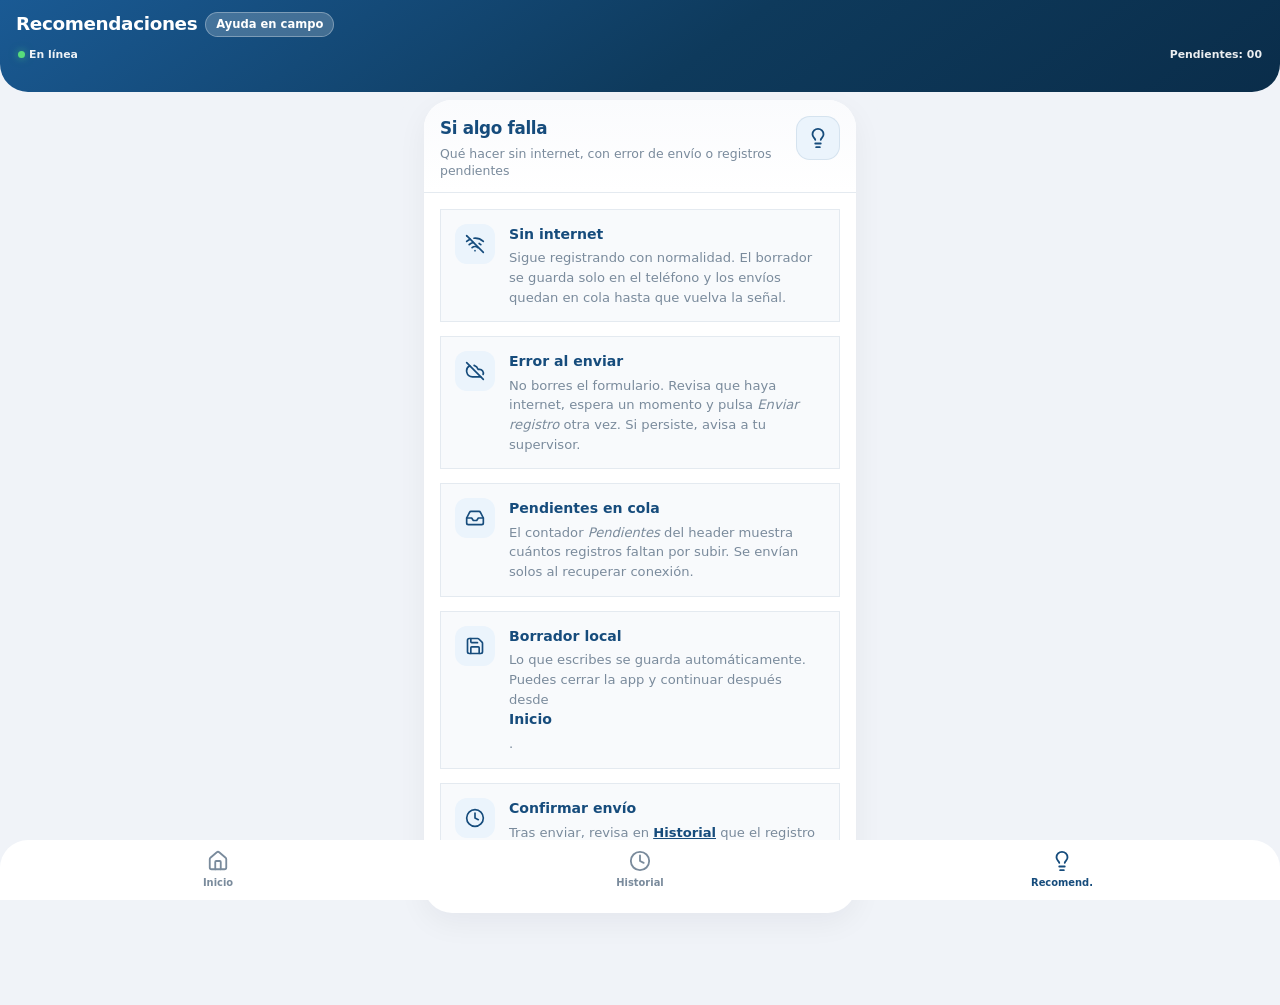
==== commit 92d88c9c: "pruebas" ====
--- a/recomendaciones.html
+++ b/recomendaciones.html
@@ -78,11 +78,6 @@
             </div>
           </li>
         </ul>
-
-        <button type="button" class="btn btn-outline btn-block" id="btn-config-url">
-          <i data-lucide="link"></i>
-          Configurar URL del servidor
-        </button>
       </div>
     </section>
   </main>
@@ -116,22 +111,6 @@
         if (el) el.textContent = pad2(N.colaOffline.contar());
       }
 
-      document.getElementById('btn-config-url').addEventListener('click', async function () {
-        const { value } = await Swal.fire({
-          title: 'URL del servidor',
-          text: 'Pega la URL de despliegue de Apps Script (termina en /exec)',
-          input: 'url',
-          inputValue: C.getApiUrl(),
-          showCancelButton: true,
-          confirmButtonText: 'Guardar',
-          cancelButtonText: 'Cancelar'
-        });
-        if (value) {
-          C.setApiUrl(value);
-          Swal.fire({ icon: 'success', title: 'Guardado', timer: 1400, showConfirmButton: false });
-        }
-      });
-
       window.addEventListener('online', actualizarEstado);
       window.addEventListener('offline', actualizarEstado);
 
--- a/styles.css
+++ b/styles.css
@@ -1706,10 +1706,8 @@
   flex-shrink: 0;
 }
 
-.fecha-ring-wrap:hover .fecha-ring-widget,
-.fecha-ring-wrap:focus-within .fecha-ring-widget {
-  transform: scale(1.08);
-  box-shadow: 0 8px 24px rgba(var(--primary-rgb), 0.28);
+.fecha-ring-wrap:hover .fecha-ring-widget {
+  box-shadow: 0 6px 18px rgba(var(--primary-rgb), 0.15);
 }
 
 .fecha-ring-wrap:hover .fecha-ring-tooltip,
@@ -1755,10 +1753,10 @@
 }
 
 .fecha-ring-widget--section {
-  cursor: pointer;
+  cursor: default;
   width: 52px;
   height: 52px;
-  transition: transform 0.25s cubic-bezier(0.4, 0, 0.2, 1), box-shadow 0.25s ease;
+  transition: box-shadow 0.25s ease;
 }
 
 .fecha-ring-widget--section .fecha-ring-day {
@@ -1770,7 +1768,7 @@
 }
 
 .fecha-ring-widget--fab {
-  cursor: pointer;
+  cursor: default;
 }
 
 .fecha-ring-widget {
